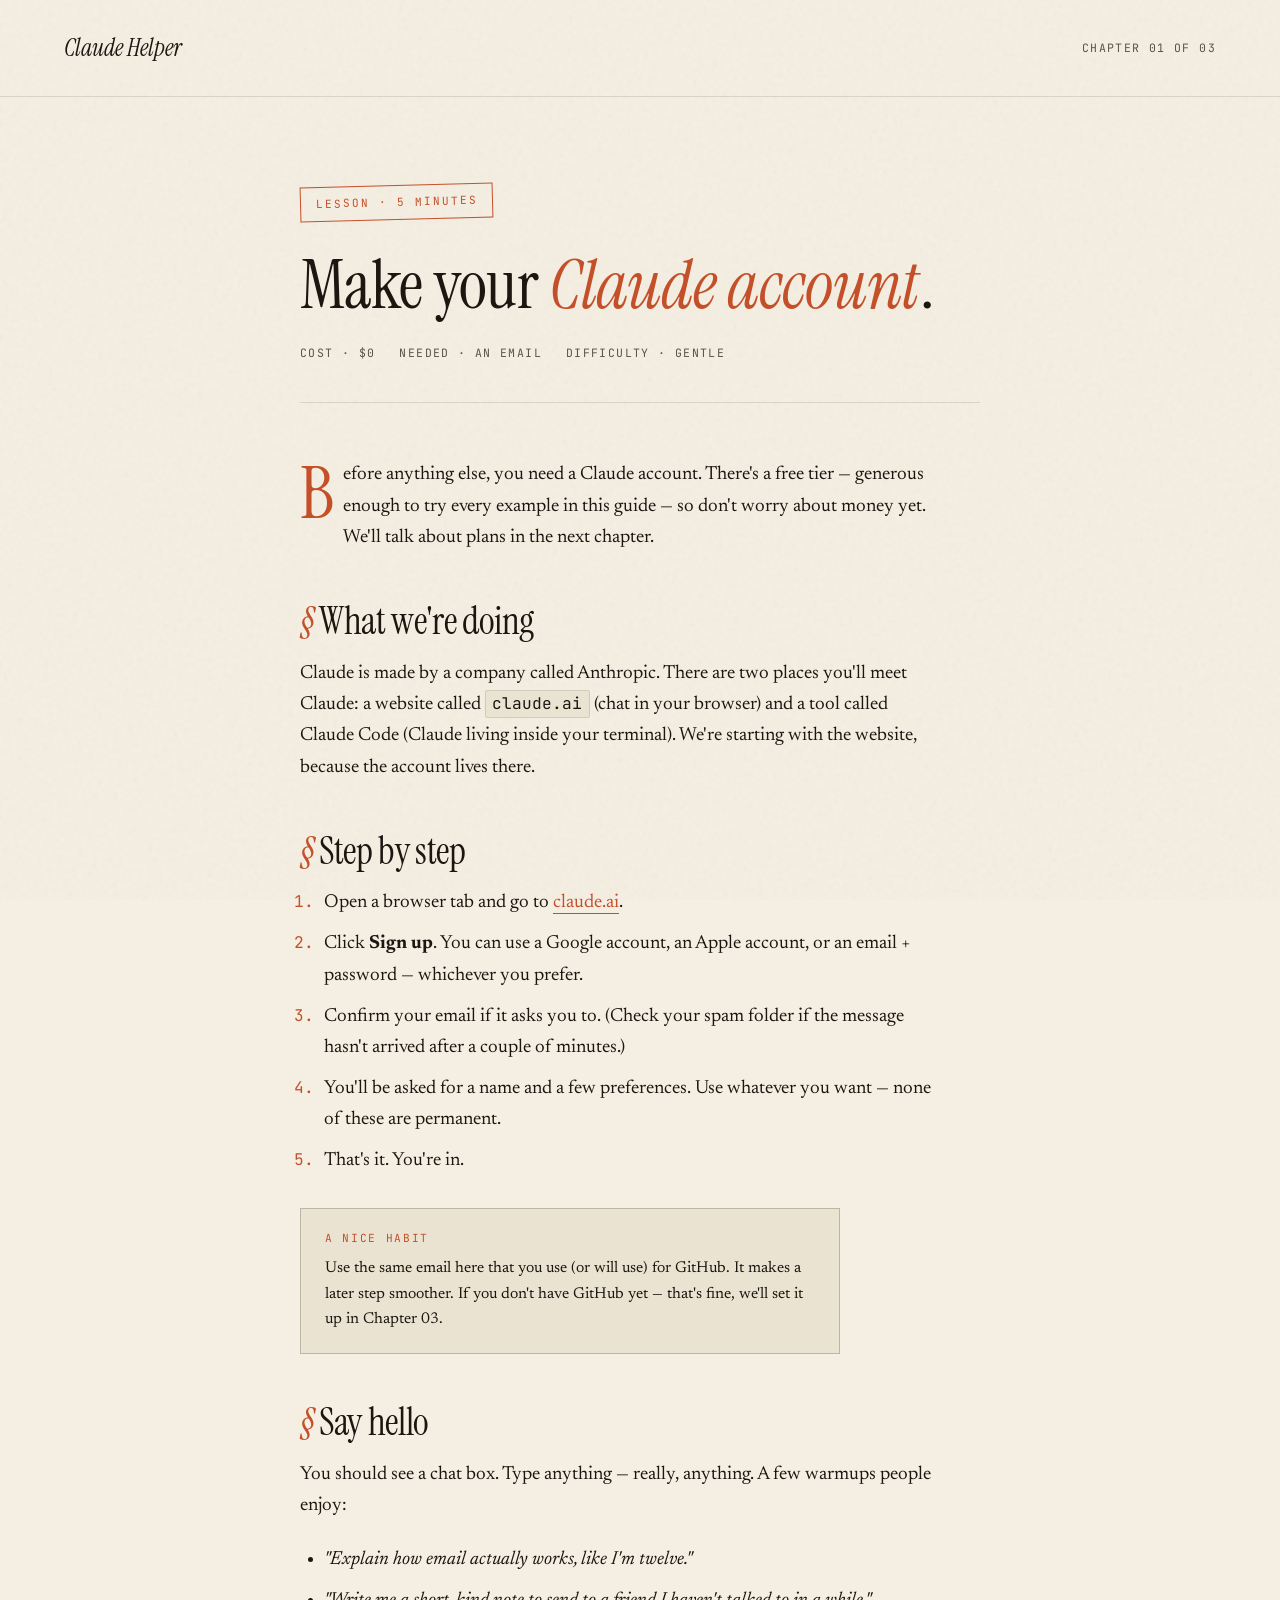
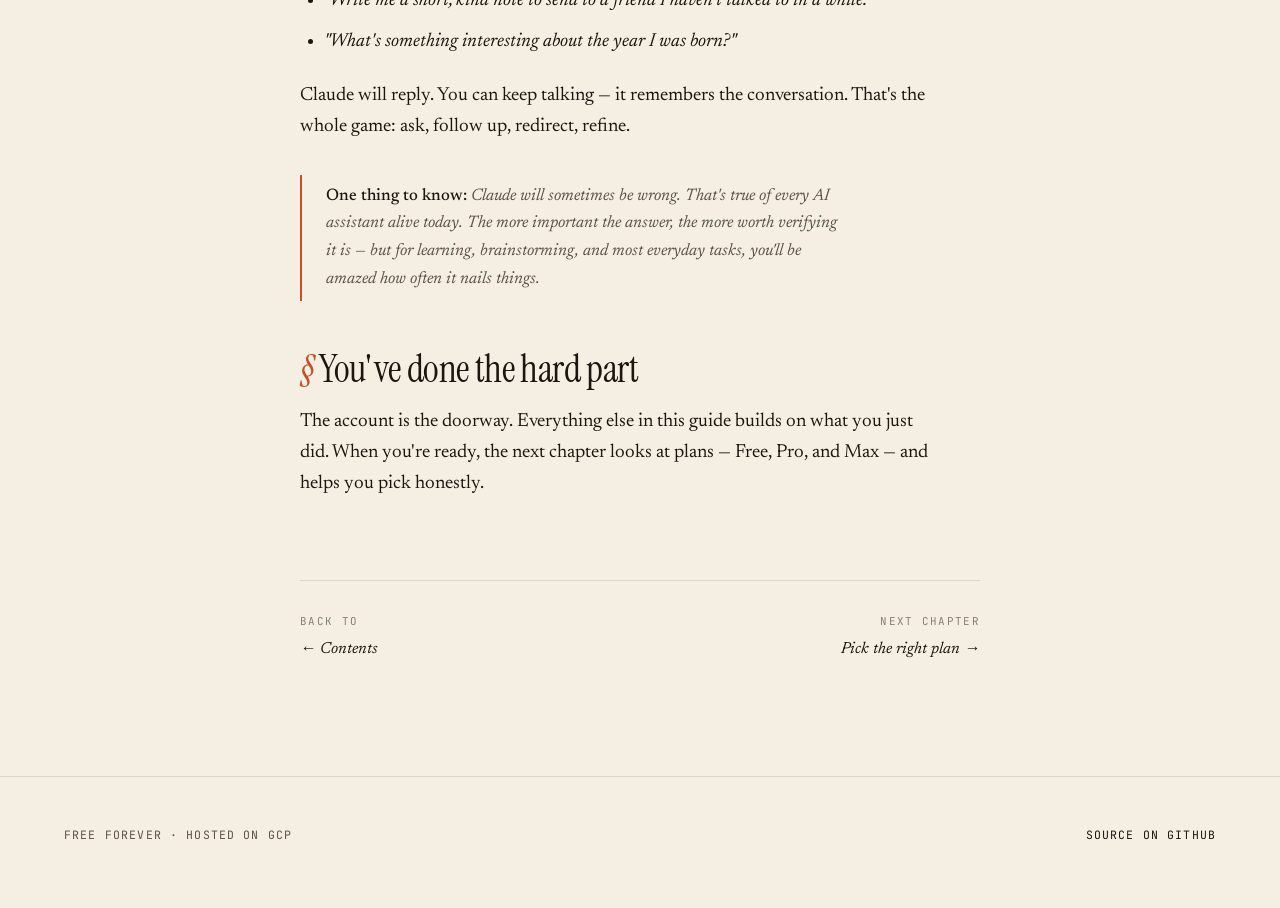
==== public/lessons/01-create-account.html @ e3119520 "Build MVP training site and deploy to Firebase Hosting Adds a 3-chapter beginner guide to Claude Cod" ====
<!DOCTYPE html>
<html lang="en">
<head>
  <meta charset="UTF-8">
  <meta name="viewport" content="width=device-width, initial-scale=1.0">
  <title>Chapter 01 — Make your Claude account · Claude Helper</title>
  <meta name="description" content="A walk-through of creating a Claude account, completely free. Step by step, in plain words.">
  <meta name="theme-color" content="#F5EFE3">
  <link rel="preconnect" href="https://fonts.googleapis.com">
  <link rel="preconnect" href="https://fonts.gstatic.com" crossorigin>
  <link rel="stylesheet" href="../styles.css">
</head>
<body>
  <header class="masthead">
    <div class="masthead-mark"><a href="../">Claude Helper</a></div>
    <div class="masthead-meta">Chapter 01 of 03</div>
  </header>

  <article class="lesson prose">
    <header class="lesson-header">
      <div class="lesson-stamp">Lesson · 5 minutes</div>
      <h1 class="lesson-title">Make your <em>Claude account</em>.</h1>
      <div class="lesson-meta">
        <span>Cost · $0</span>
        <span>Needed · an email</span>
        <span>Difficulty · gentle</span>
      </div>
    </header>

    <div class="lesson-body">
      <p class="intro">Before anything else, you need a Claude account. There's a free tier — generous enough to try every example in this guide — so don't worry about money yet. We'll talk about plans in the next chapter.</p>

      <h2>What we're doing</h2>
      <p>Claude is made by a company called Anthropic. There are two places you'll meet Claude: a website called <code>claude.ai</code> (chat in your browser) and a tool called Claude Code (Claude living inside your terminal). We're starting with the website, because the account lives there.</p>

      <h2>Step by step</h2>
      <ol>
        <li>Open a browser tab and go to <a href="https://claude.ai" target="_blank" rel="noopener">claude.ai</a>.</li>
        <li>Click <strong>Sign up</strong>. You can use a Google account, an Apple account, or an email + password — whichever you prefer.</li>
        <li>Confirm your email if it asks you to. (Check your spam folder if the message hasn't arrived after a couple of minutes.)</li>
        <li>You'll be asked for a name and a few preferences. Use whatever you want — none of these are permanent.</li>
        <li>That's it. You're in.</li>
      </ol>

      <div class="note">
        <span class="note-label">A nice habit</span>
        Use the same email here that you use (or will use) for GitHub. It makes a later step smoother. If you don't have GitHub yet — that's fine, we'll set it up in Chapter 03.
      </div>

      <h2>Say hello</h2>
      <p>You should see a chat box. Type anything — really, anything. A few warmups people enjoy:</p>
      <ul>
        <li><em>"Explain how email actually works, like I'm twelve."</em></li>
        <li><em>"Write me a short, kind note to send to a friend I haven't talked to in a while."</em></li>
        <li><em>"What's something interesting about the year I was born?"</em></li>
      </ul>
      <p>Claude will reply. You can keep talking — it remembers the conversation. That's the whole game: ask, follow up, redirect, refine.</p>

      <div class="aside">
        <strong>One thing to know:</strong> Claude will sometimes be wrong. That's true of every AI assistant alive today. The more important the answer, the more worth verifying it is — but for learning, brainstorming, and most everyday tasks, you'll be amazed how often it nails things.
      </div>

      <h2>You've done the hard part</h2>
      <p>The account is the doorway. Everything else in this guide builds on what you just did. When you're ready, the next chapter looks at plans — Free, Pro, and Max — and helps you pick honestly.</p>
    </div>

    <nav class="lesson-nav">
      <a href="../" class="prev">
        <span>Back to</span>
        ← Contents
      </a>
      <a href="02-pick-subscription.html" class="next">
        <span>Next chapter</span>
        Pick the right plan →
      </a>
    </nav>
  </article>

  <footer class="colophon">
    <div>Free forever · Hosted on GCP</div>
    <div><a href="https://github.com/kylecurtin/claude-helper">Source on GitHub</a></div>
  </footer>

  <script src="../script.js"></script>
</body>
</html>
---- public/styles.css ----
@import url('https://fonts.googleapis.com/css2?family=Instrument+Serif:ital@0;1&family=Newsreader:ital,opsz,wght@0,6..72,300..800;1,6..72,300..800&family=JetBrains+Mono:wght@400;500&display=swap');

:root {
  --paper: #F5EFE3;
  --paper-deep: #EBE3D2;
  --ink: #1C1611;
  --ink-soft: #5C5247;
  --ink-faint: #8A7E70;
  --terracotta: #C4502A;
  --terracotta-deep: #9A3D1F;
  --sage: #6B7A5A;
  --hairline: rgba(28, 22, 17, 0.12);
  --hairline-strong: rgba(28, 22, 17, 0.22);

  --font-display: 'Instrument Serif', Georgia, 'Times New Roman', serif;
  --font-body: 'Newsreader', Georgia, 'Times New Roman', serif;
  --font-mono: 'JetBrains Mono', ui-monospace, 'SF Mono', Menlo, monospace;

  --content-width: 680px;
  --wide-width: 1180px;
}

* { box-sizing: border-box; margin: 0; padding: 0; }

html { scroll-behavior: smooth; }

body {
  background: var(--paper);
  color: var(--ink);
  font-family: var(--font-body);
  font-size: 19px;
  line-height: 1.65;
  font-weight: 400;
  font-optical-sizing: auto;
  text-rendering: optimizeLegibility;
  -webkit-font-smoothing: antialiased;
  -moz-osx-font-smoothing: grayscale;
  position: relative;
  min-height: 100vh;
  overflow-x: hidden;
}

body::before {
  content: '';
  position: fixed; inset: 0;
  pointer-events: none;
  opacity: 0.07;
  z-index: 1;
  background-image: url("data:image/svg+xml;utf8,<svg viewBox='0 0 200 200' xmlns='http://www.w3.org/2000/svg'><filter id='n'><feTurbulence type='fractalNoise' baseFrequency='0.9' numOctaves='2' stitchTiles='stitch'/></filter><rect width='100%' height='100%' filter='url(%23n)'/></svg>");
  mix-blend-mode: multiply;
}

main, header, footer, nav, section, article { position: relative; z-index: 2; }

h1, h2, h3, h4 {
  font-family: var(--font-display);
  font-weight: 400;
  line-height: 1.05;
  letter-spacing: -0.01em;
  color: var(--ink);
}
h1 { font-size: clamp(3rem, 7vw, 5.5rem); }
h2 { font-size: clamp(1.75rem, 3.5vw, 2.4rem); }
h3 { font-size: clamp(1.3rem, 2.5vw, 1.6rem); }
em, i { font-style: italic; }

p { margin: 0 0 1.2em 0; }
.lesson-body p { max-width: 64ch; }
p.lead { font-size: 1.25rem; line-height: 1.55; color: var(--ink); }

a { color: var(--terracotta); text-decoration: none; border-bottom: 1px solid var(--terracotta); padding-bottom: 1px; transition: opacity 0.2s; }
a:hover { opacity: 0.65; }

.frame {
  max-width: var(--wide-width);
  margin: 0 auto;
  padding: 0 clamp(1.5rem, 5vw, 4rem);
}
.prose {
  max-width: var(--content-width);
  margin: 0 auto;
  padding: 0 clamp(1.5rem, 5vw, 2rem);
}

.masthead {
  display: flex; align-items: center; justify-content: space-between;
  padding: 1.75rem clamp(1.5rem, 5vw, 4rem);
  border-bottom: 1px solid var(--hairline);
}
.masthead-mark {
  font-family: var(--font-display);
  font-size: 1.5rem;
  font-style: italic;
  color: var(--ink);
}
.masthead-mark a { color: inherit; border: none; }
.masthead-mark a:hover { color: var(--terracotta); opacity: 1; }
.masthead-meta {
  font-family: var(--font-mono);
  font-size: 0.72rem;
  text-transform: uppercase;
  letter-spacing: 0.12em;
  color: var(--ink-soft);
}

.hero {
  padding: clamp(4rem, 12vw, 9rem) 0 clamp(3rem, 8vw, 6rem);
  border-bottom: 1px solid var(--hairline);
}
.hero-eyebrow {
  font-family: var(--font-mono);
  font-size: 0.78rem;
  text-transform: uppercase;
  letter-spacing: 0.15em;
  color: var(--terracotta);
  margin-bottom: 1.75rem;
}
.hero h1 {
  margin-bottom: 1.5rem;
  max-width: 14ch;
}
.hero h1 em { color: var(--terracotta); font-style: italic; }
.hero-sub {
  font-size: 1.35rem;
  line-height: 1.5;
  color: var(--ink-soft);
  max-width: 34ch;
  margin-top: 2rem;
  font-style: italic;
}

.chapters {
  padding: clamp(3rem, 8vw, 6rem) 0;
}
.chapters-label {
  font-family: var(--font-mono);
  font-size: 0.78rem;
  text-transform: uppercase;
  letter-spacing: 0.15em;
  color: var(--ink-faint);
  margin-bottom: 2rem;
}
.chapter-list { list-style: none; }
.chapter-row {
  display: grid;
  grid-template-columns: 7rem 1fr 3rem;
  gap: 2rem;
  align-items: baseline;
  padding: 2.25rem 0;
  border-top: 1px solid var(--hairline);
  transition: background 0.25s ease;
  color: inherit;
  border-bottom: none;
}
.chapter-list li:last-child .chapter-row { border-bottom: 1px solid var(--hairline); }
.chapter-row:hover { background: var(--paper-deep); padding-left: 1rem; padding-right: 1rem; margin-left: -1rem; margin-right: -1rem; }
.chapter-row { transition: background 0.25s ease, padding 0.25s ease, margin 0.25s ease; }
.chapter-num {
  font-family: var(--font-mono);
  font-size: 0.85rem;
  color: var(--terracotta);
  letter-spacing: 0.05em;
}
.chapter-title {
  font-family: var(--font-display);
  font-size: clamp(1.5rem, 3vw, 2.25rem);
  line-height: 1.1;
}
.chapter-sub {
  display: block;
  font-family: var(--font-body);
  font-size: 1rem;
  font-style: italic;
  color: var(--ink-soft);
  margin-top: 0.6rem;
  line-height: 1.4;
}
.chapter-arrow {
  font-family: var(--font-display);
  font-size: 1.75rem;
  color: var(--terracotta);
  transition: transform 0.3s ease;
  justify-self: end;
}
.chapter-row:hover .chapter-arrow { transform: translateX(6px); }

.lesson {
  padding: clamp(3rem, 8vw, 5.5rem) 0 clamp(4rem, 10vw, 7rem);
}
.lesson-header {
  margin-bottom: 3.5rem;
  padding-bottom: 2.5rem;
  border-bottom: 1px solid var(--hairline);
}
.lesson-stamp {
  display: inline-block;
  font-family: var(--font-mono);
  font-size: 0.7rem;
  text-transform: uppercase;
  letter-spacing: 0.18em;
  color: var(--terracotta);
  border: 1px solid var(--terracotta);
  padding: 0.45rem 0.9rem;
  transform: rotate(-1.5deg);
  margin-bottom: 2rem;
}
.lesson-title {
  font-size: clamp(2.5rem, 6vw, 4.25rem);
  line-height: 1;
  margin-bottom: 1.5rem;
}
.lesson-title em { color: var(--terracotta); font-style: italic; }
.lesson-meta {
  font-family: var(--font-mono);
  font-size: 0.72rem;
  text-transform: uppercase;
  letter-spacing: 0.12em;
  color: var(--ink-soft);
  display: flex; gap: 1.5rem; flex-wrap: wrap;
  margin-top: 1.5rem;
}

.lesson-body h2 {
  margin-top: 3rem;
  margin-bottom: 1rem;
}
.lesson-body h2::before {
  content: '§ ';
  color: var(--terracotta);
  font-style: italic;
}
.lesson-body h3 {
  margin-top: 2rem;
  margin-bottom: 0.75rem;
}

.lesson-body > p.intro::first-letter {
  font-family: var(--font-display);
  font-size: 4.5rem;
  float: left;
  line-height: 0.85;
  margin: 0.2rem 0.55rem 0 0;
  color: var(--terracotta);
}

.lesson-body ol, .lesson-body ul {
  padding-left: 1.5rem;
  margin-bottom: 1.2em;
  max-width: 64ch;
}
.lesson-body li { margin-bottom: 0.5em; }
.lesson-body ol { list-style: decimal; }
.lesson-body ol li::marker { color: var(--terracotta); font-family: var(--font-mono); font-size: 0.85em; }

code {
  font-family: var(--font-mono);
  font-size: 0.85em;
  background: var(--paper-deep);
  padding: 0.15em 0.4em;
  border-radius: 2px;
  color: var(--ink);
  border: 1px solid var(--hairline);
}
pre {
  font-family: var(--font-mono);
  font-size: 0.85rem;
  background: var(--ink);
  color: var(--paper);
  padding: 1.25rem 1.5rem;
  margin: 1.5rem 0;
  overflow-x: auto;
  line-height: 1.55;
  border-radius: 2px;
  max-width: 64ch;
}
pre code { background: none; padding: 0; color: inherit; border: none; font-size: inherit; }

.aside {
  border-left: 2px solid var(--terracotta);
  padding: 0.5rem 0 0.5rem 1.5rem;
  margin: 2rem 0;
  font-style: italic;
  color: var(--ink-soft);
  font-size: 1.05rem;
  max-width: 60ch;
}
.aside strong { font-style: normal; color: var(--ink); font-weight: 500; }
.aside em { font-style: italic; color: var(--ink); }

.note {
  background: var(--paper-deep);
  border: 1px solid var(--hairline-strong);
  padding: 1.25rem 1.5rem;
  margin: 2rem 0;
  font-size: 0.98rem;
  max-width: 60ch;
}
.note-label {
  font-family: var(--font-mono);
  font-size: 0.7rem;
  text-transform: uppercase;
  letter-spacing: 0.15em;
  color: var(--terracotta);
  display: block;
  margin-bottom: 0.5rem;
}

.lesson-nav {
  margin-top: 5rem;
  padding-top: 2rem;
  border-top: 1px solid var(--hairline);
  display: flex;
  justify-content: space-between;
  gap: 1.5rem;
  font-family: var(--font-body);
  font-size: 1rem;
}
.lesson-nav a {
  color: var(--ink); border: none;
  display: block;
  font-style: italic;
}
.lesson-nav a:hover { color: var(--terracotta); opacity: 1; }
.lesson-nav span {
  display: block;
  text-transform: uppercase;
  letter-spacing: 0.12em;
  font-size: 0.68rem;
  color: var(--ink-faint);
  margin-bottom: 0.35rem;
  font-style: normal;
  font-family: var(--font-mono);
}
.lesson-nav .next { text-align: right; }

.manifesto {
  padding: clamp(3rem, 8vw, 6rem) 0;
  border-top: 1px solid var(--hairline);
}
.manifesto-grid {
  display: grid;
  grid-template-columns: 1fr 2fr;
  gap: 3rem;
  align-items: start;
}
@media (max-width: 720px) {
  .manifesto-grid { grid-template-columns: 1fr; gap: 1.25rem; }
}
.manifesto-label {
  font-family: var(--font-mono);
  font-size: 0.78rem;
  text-transform: uppercase;
  letter-spacing: 0.15em;
  color: var(--ink-faint);
}
.manifesto-text {
  font-family: var(--font-display);
  font-size: clamp(1.5rem, 2.8vw, 2.2rem);
  line-height: 1.25;
  color: var(--ink);
  max-width: 32ch;
}
.manifesto-text em { color: var(--terracotta); }
.manifesto-signature {
  margin-top: 2rem;
  font-style: italic;
  color: var(--ink-soft);
  font-size: 1rem;
}

.colophon {
  padding: 3rem clamp(1.5rem, 5vw, 4rem) 4rem;
  display: flex;
  justify-content: space-between;
  align-items: baseline;
  flex-wrap: wrap;
  gap: 1rem;
  font-family: var(--font-mono);
  font-size: 0.72rem;
  text-transform: uppercase;
  letter-spacing: 0.1em;
  color: var(--ink-soft);
  border-top: 1px solid var(--hairline);
}
.colophon a { color: var(--ink); border: none; }
.colophon a:hover { color: var(--terracotta); opacity: 1; }

.reveal {
  opacity: 0;
  transform: translateY(14px);
  transition: opacity 0.9s ease, transform 0.9s ease;
}
.reveal.in {
  opacity: 1;
  transform: translateY(0);
}

.stagger > * { opacity: 0; animation: rise 0.95s cubic-bezier(0.16, 1, 0.3, 1) forwards; }
.stagger > *:nth-child(1) { animation-delay: 0.05s; }
.stagger > *:nth-child(2) { animation-delay: 0.2s; }
.stagger > *:nth-child(3) { animation-delay: 0.4s; }
.stagger > *:nth-child(4) { animation-delay: 0.6s; }
@keyframes rise {
  from { opacity: 0; transform: translateY(22px); }
  to { opacity: 1; transform: translateY(0); }
}

@media (max-width: 640px) {
  body { font-size: 17px; }
  .chapter-row { grid-template-columns: 4.5rem 1fr; gap: 1rem; padding: 1.75rem 0; }
  .chapter-arrow { display: none; }
  .lesson-meta { flex-direction: column; gap: 0.5rem; }
  .lesson-body > p.intro::first-letter { font-size: 3.5rem; }
  .lesson-nav { flex-direction: column; }
  .lesson-nav .next { text-align: left; }
}
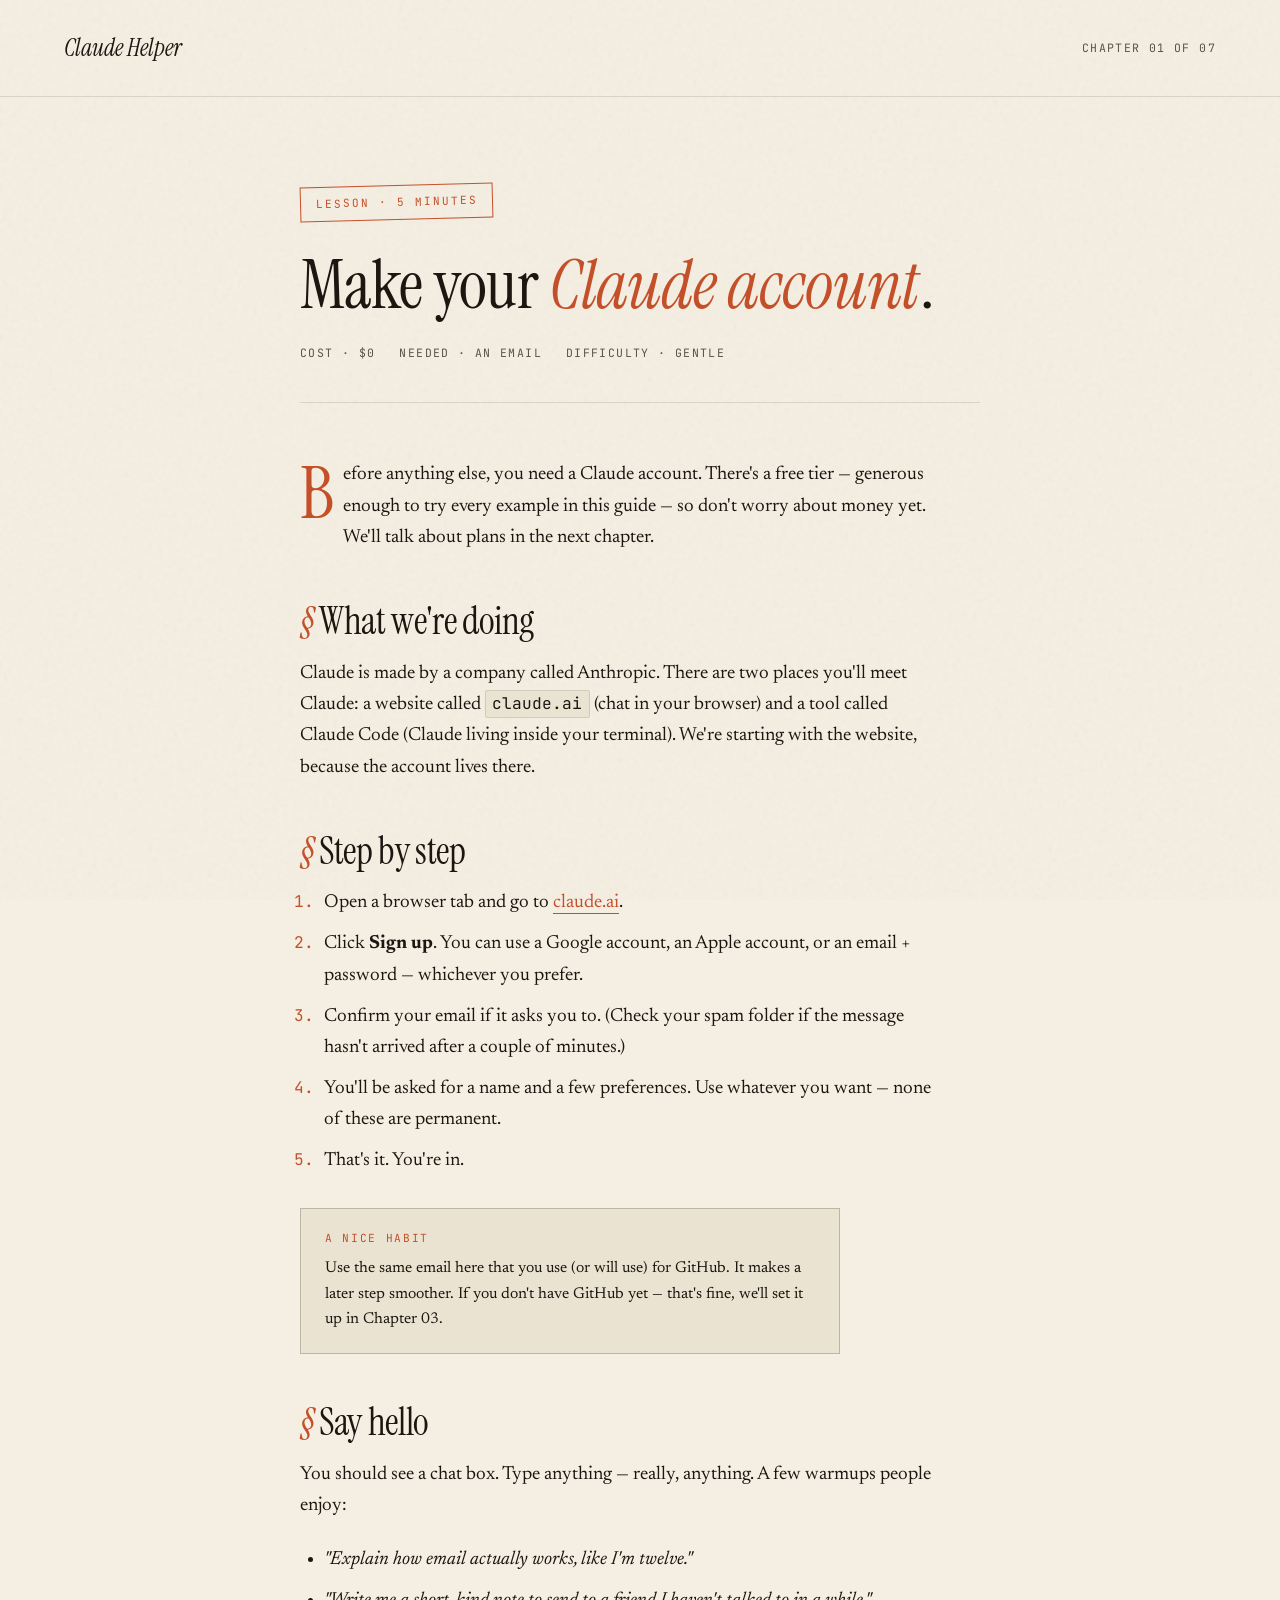
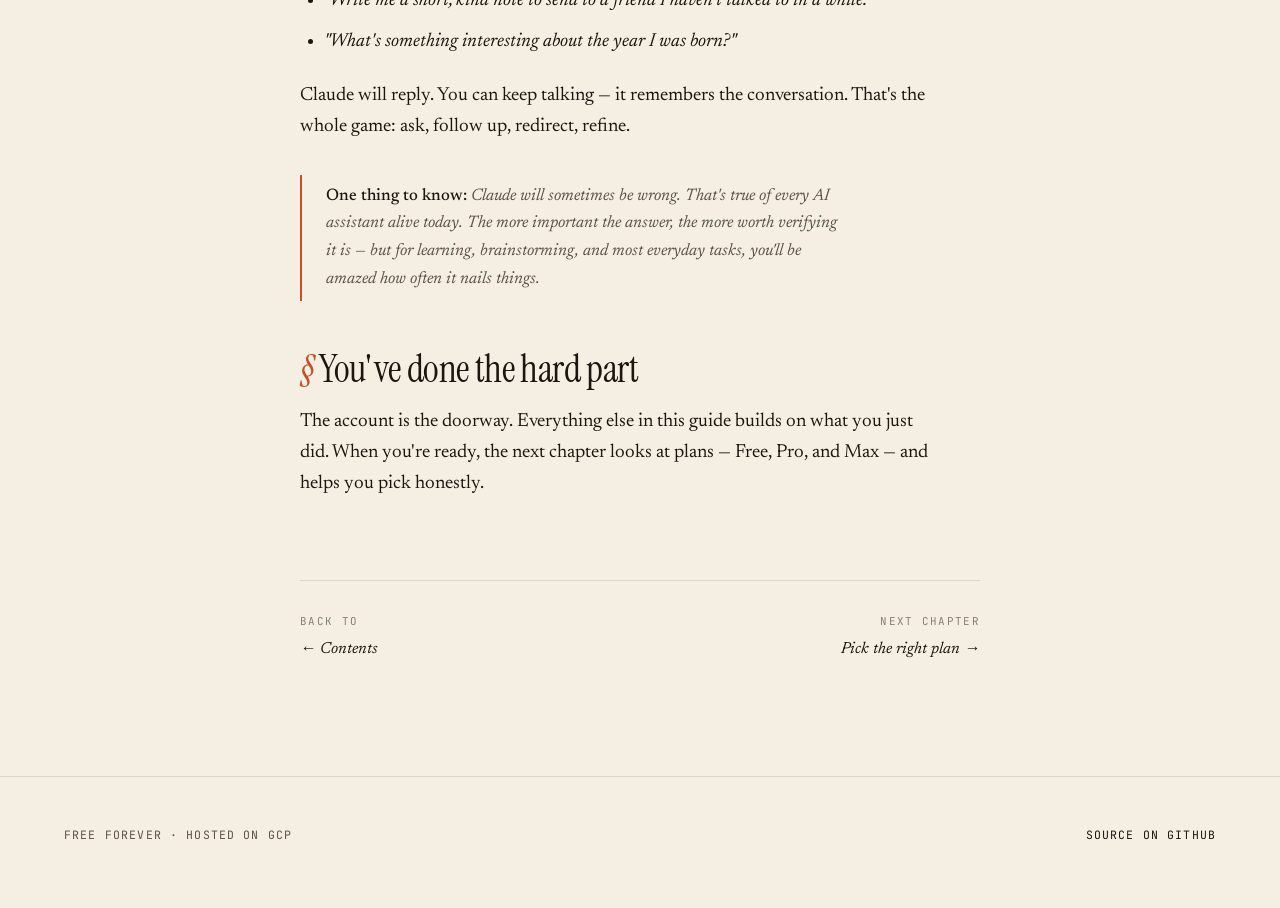
==== commit 35360ce0: "Expand guide from 3 to 7 chapters after board-of-directors review Adds The Lay of the Land (Ch 03), " ====
--- a/public/lessons/01-create-account.html
+++ b/public/lessons/01-create-account.html
@@ -13,7 +13,7 @@
 <body>
   <header class="masthead">
     <div class="masthead-mark"><a href="../">Claude Helper</a></div>
-    <div class="masthead-meta">Chapter 01 of 03</div>
+    <div class="masthead-meta">Chapter 01 of 07</div>
   </header>
 
   <article class="lesson prose">
